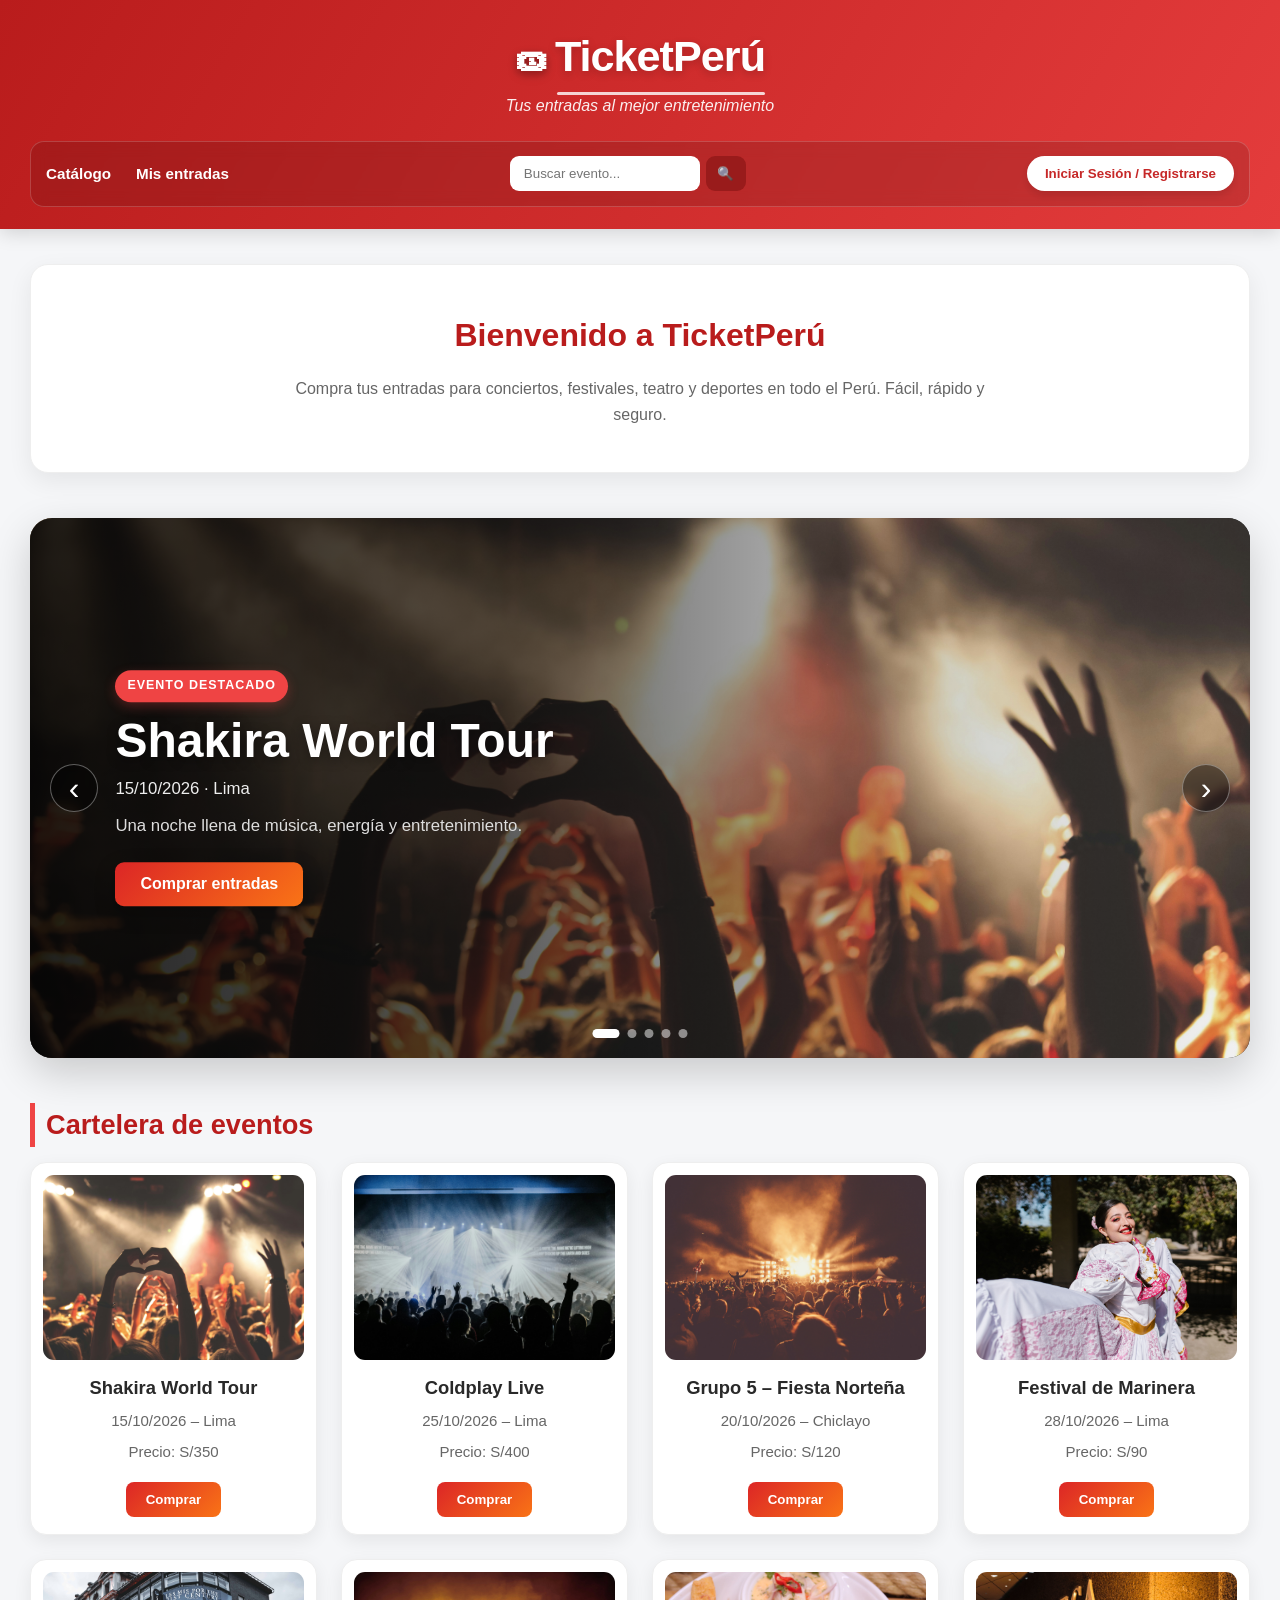
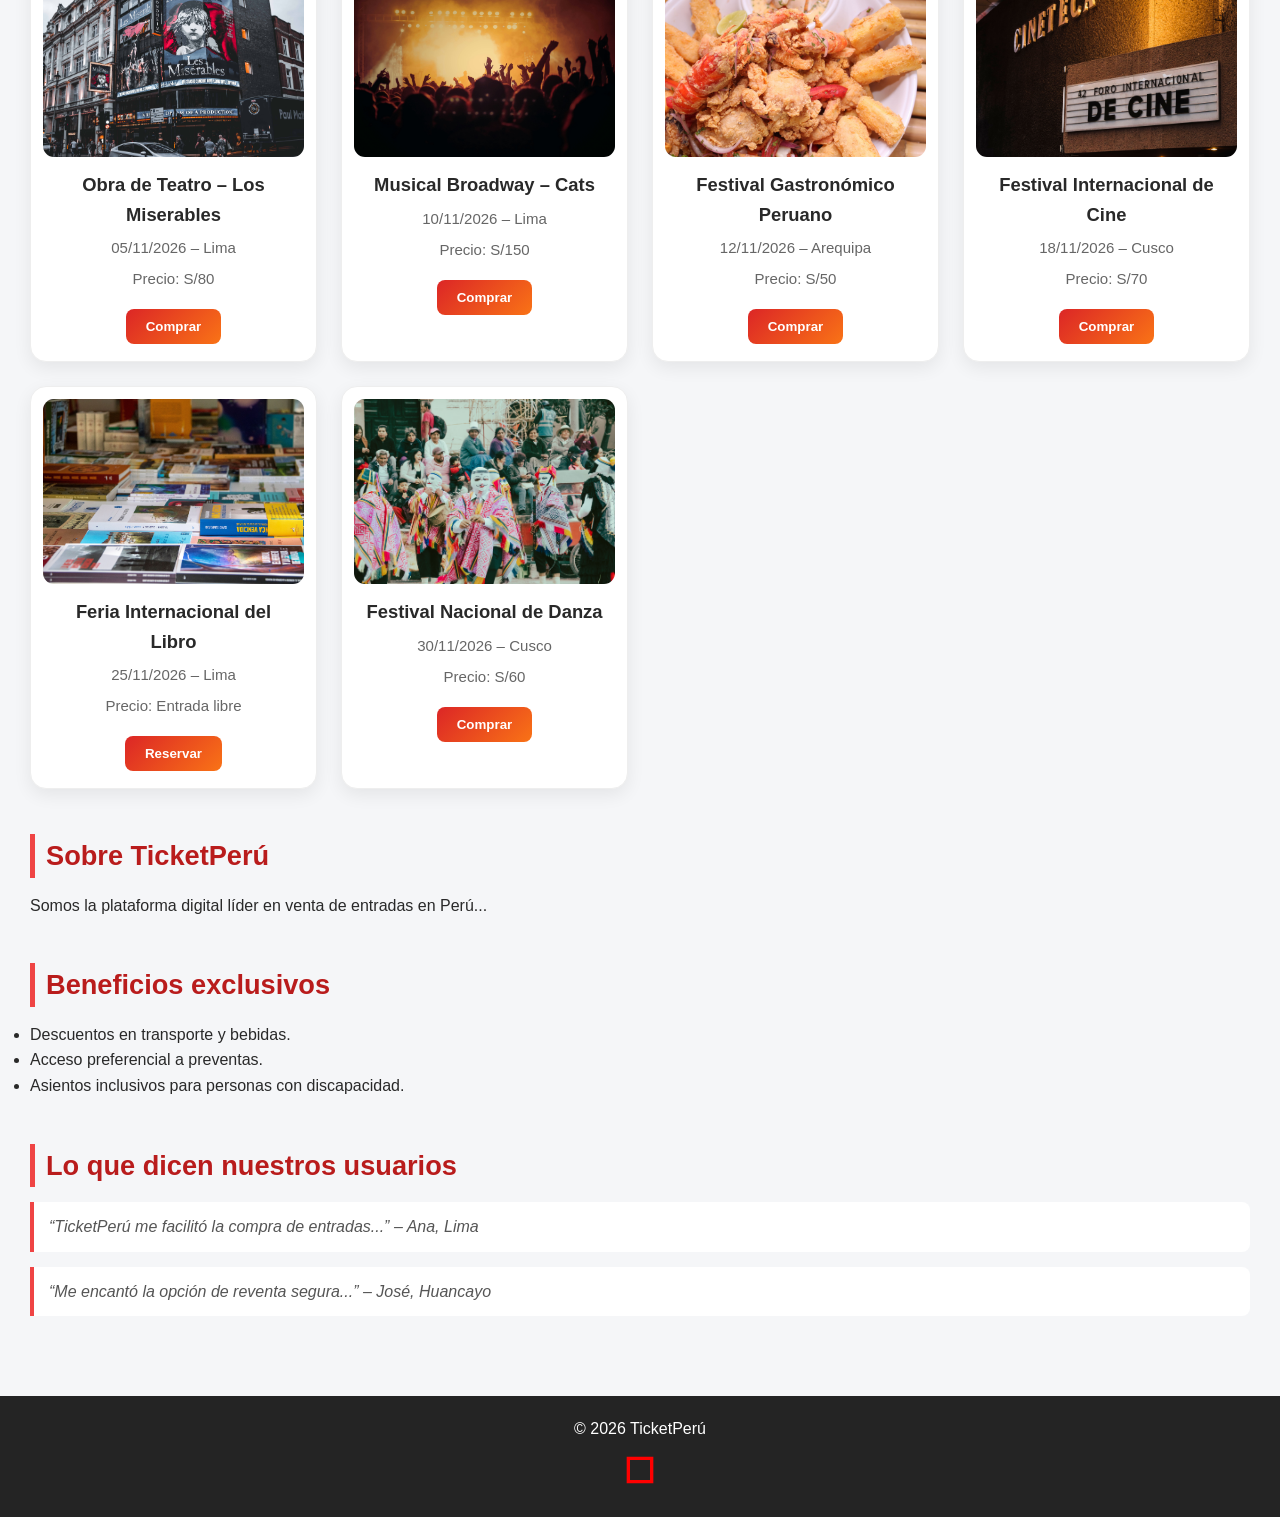
==== index.html @ 8ddb6678 "Proyecto TicketPeru completo" ====
<!DOCTYPE html>
<html lang="es">
<head>
  <meta charset="UTF-8">
  <meta name="viewport" content="width=device-width, initial-scale=1.0">
  <title>TicketPerú - Inicio</title>
  <link rel="stylesheet" href="css/pagina.css">
</head>
<body>
<header>
  <h1>TicketPerú</h1>
  <p><em>Tus entradas al mejor entretenimiento</em></p>
  <div class="header-bar">
    <nav>
      <a href="html/catalogo.html">Catálogo</a>
      <a href="../html/consulta.html">Mis entradas</a>
      <a href="html/panel.html" id="btnPanelAdmin">Panel</a>
      
    </nav>
    <div class="buscador">
      <form id="form-busqueda">
        <input type="text" id="input-busqueda" placeholder="Buscar evento..." required>
        <button type="submit">🔍</button>
      </form>
      <div id="resultados-busqueda"></div>
    </div>
    <div id="sesion-usuario" class="sesion-usuario"></div>
  </div>
</header>

<main>
<section id="inicio">
  <h2>Bienvenido a TicketPerú</h2>
  <p>Compra tus entradas para conciertos, festivales, teatro y deportes en todo el Perú. Fácil, rápido y seguro.</p>
</section>

<section id="destacados">
  <div class="carrusel" id="carrusel">
    <div class="slide activo">
      <img src="img/skra.jpg" alt="Shakira World Tour">
      <div class="slide-overlay">
        <span class="etiqueta-evento">EVENTO DESTACADO</span>
        <h2>Shakira World Tour</h2>
        <p>15/10/2026 · Lima</p>
        <p class="descripcion-slide">Una noche llena de música, energía y entretenimiento.</p>
        <button onclick="verificarSesion('Shakira_World_Tour')">Comprar entradas</button>
      </div>
    </div>

    <div class="slide">
      <img src="img/clpy.jpg" alt="Coldplay Live">
      <div class="slide-overlay">
        <span class="etiqueta-evento">EVENTO DESTACADO</span>
        <h2>Coldplay Live</h2>
        <p>25/10/2026 · Lima</p>
        <p class="descripcion-slide">Disfruta una experiencia musical inolvidable.</p>
        <button onclick="verificarSesion('Coldplay_Live')">Comprar entradas</button>
      </div>
    </div>

    <div class="slide">
      <img src="img/gp5.jpg" alt="Grupo 5 Fiesta Norteña">
      <div class="slide-overlay">
        <span class="etiqueta-evento">EVENTO DESTACADO</span>
        <h2>Grupo 5 - Fiesta Norteña</h2>
        <p>20/10/2026 · Chiclayo</p>
        <p class="descripcion-slide">La mejor música norteña llega con una gran fiesta.</p>
        <button onclick="verificarSesion('Fiesta_Norteña')">Comprar entradas</button>
      </div>
    </div>

    <div class="slide">
      <img src="img/festivalM.jpg" alt="Festival de Marinera">
      <div class="slide-overlay">
        <span class="etiqueta-evento">EVENTO DESTACADO</span>
        <h2>Festival de Marinera</h2>
        <p>28/10/2026 · Lima</p>
        <p class="descripcion-slide">Celebra una de las expresiones culturales más importantes del Perú.</p>
        <button onclick="verificarSesion('Festival_Marinera')">Comprar entradas</button>
      </div>
    </div>

    <div class="slide">
      <img src="img/broadway.jpg" alt="Obra de Teatro Broadway">
      <div class="slide-overlay">
        <span class="etiqueta-evento">EVENTO DESTACADO</span>
        <h2>Obra de Teatro - Broadway</h2>
        <p>05/11/2026 · Lima</p>
        <p class="descripcion-slide">Una experiencia teatral para disfrutar en familia.</p>
        <button onclick="verificarSesion('Obra_Teatro')">Comprar entradas</button>
      </div>
    </div>

    <button class="flecha-carrusel anterior" onclick="cambiarSlide(-1)">‹</button>
    <button class="flecha-carrusel siguiente" onclick="cambiarSlide(1)">›</button>

    <div class="indicadores" id="indicadores">
      <button class="indicador activo" onclick="irASlide(0)"></button>
      <button class="indicador" onclick="irASlide(1)"></button>
      <button class="indicador" onclick="irASlide(2)"></button>
      <button class="indicador" onclick="irASlide(3)"></button>
      <button class="indicador" onclick="irASlide(4)"></button>
    </div>
  </div>
</section>

<section id="cartelera">
  <h2>Cartelera de eventos</h2>
  <div class="grid-eventos">
    <div class="evento">
      <img src="img/skra.jpg" alt="Shakira World Tour">
      <h3>Shakira World Tour</h3>
      <p>15/10/2026 – Lima</p>
      <p>Precio: S/350</p>
      <button onclick="verificarSesion('Shakira_World_Tour')">Comprar</button>
    </div>

    <div class="evento">
      <img src="img/clpy.jpg" alt="Coldplay Live">
      <h3>Coldplay Live</h3>
      <p>25/10/2026 – Lima</p>
      <p>Precio: S/400</p>
      <button onclick="verificarSesion('Coldplay_Live')">Comprar</button>
    </div>

    <div class="evento">
      <img src="img/gp5.jpg" alt="Grupo 5 Fiesta Norteña">
      <h3>Grupo 5 – Fiesta Norteña</h3>
      <p>20/10/2026 – Chiclayo</p>
      <p>Precio: S/120</p>
      <button onclick="verificarSesion('Fiesta_Norteña')">Comprar</button>
    </div>

    <div class="evento">
      <img src="img/festivalM.jpg" alt="Festival de Marinera">
      <h3>Festival de Marinera</h3>
      <p>28/10/2026 – Lima</p>
      <p>Precio: S/90</p>
      <button onclick="verificarSesion('Festival_Marinera')">Comprar</button>
    </div>

    <div class="evento">
      <img src="img/broadway.jpg" alt="Obra de teatro">
      <h3>Obra de Teatro – Los Miserables</h3>
      <p>05/11/2026 – Lima</p>
      <p>Precio: S/80</p>
      <button onclick="verificarSesion('Obra_Teatro')">Comprar</button>
    </div>

    <div class="evento">
      <img src="img/mrcA.jpg" alt="Musical Broadway">
      <h3>Musical Broadway – Cats</h3>
      <p>10/11/2026 – Lima</p>
      <p>Precio: S/150</p>
      <button onclick="verificarSesion('Cats_Musical')">Comprar</button>
    </div>

    <div class="evento">
      <img src="img/gastronomico.jpg" alt="Festival Gastronómico">
      <h3>Festival Gastronómico Peruano</h3>
      <p>12/11/2026 – Arequipa</p>
      <p>Precio: S/50</p>
      <button onclick="verificarSesion('Festival_Gastronomico')">Comprar</button>
    </div>

    <div class="evento">
      <img src="img/cine.jpg" alt="Festival de Cine">
      <h3>Festival Internacional de Cine</h3>
      <p>18/11/2026 – Cusco</p>
      <p>Precio: S/70</p>
      <button onclick="verificarSesion('Festival_Cine')">Comprar</button>
    </div>

    <div class="evento">
      <img src="img/libro.jpg" alt="Feria del Libro">
      <h3>Feria Internacional del Libro</h3>
      <p>25/11/2026 – Lima</p>
      <p>Precio: Entrada libre</p>
      <button onclick="verificarSesion('Feria_Libro')">Reservar</button>
    </div>

    <div class="evento">
      <img src="img/danza.jpg" alt="Festival de Danza">
      <h3>Festival Nacional de Danza</h3>
      <p>30/11/2026 – Cusco</p>
      <p>Precio: S/60</p>
      <button onclick="verificarSesion('Festival_Danza')">Comprar</button>
    </div>
  </div>
</section>

<section id="sobre">
  <h2>Sobre TicketPerú</h2>
  <p>Somos la plataforma digital líder en venta de entradas en Perú...</p>
</section>

<section id="beneficios">
  <h2>Beneficios exclusivos</h2>
  <ul>
    <li>Descuentos en transporte y bebidas.</li>
    <li>Acceso preferencial a preventas.</li>
    <li>Asientos inclusivos para personas con discapacidad.</li>
  </ul>
</section>

<section id="opiniones">
  <h2>Lo que dicen nuestros usuarios</h2>
  <blockquote>“TicketPerú me facilitó la compra de entradas...” – Ana, Lima</blockquote>
  <blockquote>“Me encantó la opción de reventa segura...” – José, Huancayo</blockquote>
</section>
</main>

<footer>
  <p>&copy; 2026 TicketPerú</p>
  <svg class="ticket-icon" xmlns="http://www.w3.org/2000/svg" width="40" height="40" viewBox="0 0 24 24">
    <path d="M4 4h16v16H4z" fill="none"/>
    <path d="M20 4H4v16h16V4zm-2 14H6V6h12v12z" fill="red"/>
  </svg>
</footer>

<script>
function mostrarSesion() {
  const usuarioGuardado = sessionStorage.getItem("usuario");
  const sesionUsuario = document.getElementById("sesion-usuario");
  const estadoSesion = document.getElementById("estado-sesion");

  if (!usuarioGuardado) {
    sesionUsuario.innerHTML = `
      <a href="html/login.html">
        <button class="btn-sesion">Iniciar Sesión / Registrarse</button>
      </a>
    `;
    estadoSesion.innerHTML = `
      <a href="html/login.html">
        <button class="btn-inicio">Iniciar Sesión / Registrarse</button>
      </a>
    `;
    return;
  }

  const usuario = JSON.parse(usuarioGuardado);
  const nombre = usuario.nombre || usuario.usuario || usuario.nombreUsuario || usuario.correo || "Usuario";

  sesionUsuario.innerHTML = `
    <span class="usuario-activo"> Hola, <strong>${nombre}</strong></span>
    <button class="btn-cerrar" onclick="cerrarSesion()">Cerrar sesión</button>
  `;

  estadoSesion.innerHTML = `
    <p> ¡Hola, <strong>${nombre}</strong>! Ya tienes una sesión iniciada.</p>
    <button class="btn-cerrar" onclick="cerrarSesion()">Cerrar sesión</button>
  `;
}

function cerrarSesion() {
  sessionStorage.removeItem("usuario");
  alert("Sesión cerrada correctamente.");
  mostrarSesion();
}

function verificarSesion(evento) {
  const usuarioGuardado = sessionStorage.getItem("usuario");

  if (!usuarioGuardado) {
    alert("Debe iniciar sesión o registrarse para comprar entradas.");
    window.location.href = "html/login.html";
    return;
  }

  window.location.href = `html/pago.html?evento=${evento}`;
}

const inputBusqueda =
    document.getElementById("input-busqueda");

const resultados =
    document.getElementById("resultados-busqueda");

inputBusqueda.addEventListener("input", () => {

    const query =
        inputBusqueda.value
        .trim()
        .toLowerCase();

    resultados.innerHTML = "";

    if(query.length === 0){
        return;
    }

    const eventos =
        document.querySelectorAll(".evento");

    let encontrados = 0;

    eventos.forEach(evento => {

        const titulo =
            evento.querySelector("h3")
            .textContent;

        if(
            titulo.toLowerCase().includes(query) &&
            encontrados < 5
        ){

            encontrados++;

            const boton =
                evento.querySelector("button");

            const enlace =
                boton.getAttribute(
                    "onclick"
                );

            resultados.innerHTML += `
                <div class="resultado-item">

                    <a href="#"
                       onclick="${enlace}">
                        ${titulo}
                    </a>

                </div>
            `;
        }

    });

    if(encontrados === 0){

        resultados.innerHTML = `
            <div class="resultado-item">
                No se encontraron resultados
            </div>
        `;
    }

});

mostrarSesion();
</script>
<script src="js/auth/auth.js"></script>
<script src="js/carrusel.js"></script>
<script src="js/index.js"></script>
</body>
</html>
---- css/pagina.css ----
*{
margin:0;
padding:0;
box-sizing:border-box;
}

body{
font-family:'Segoe UI',Arial,sans-serif;
background:#f5f6f8;
color:#292929;
line-height:1.6;
}

header{
background:linear-gradient(120deg,#b91c1c,#ef4444,#f97316);
background-size:250% 250%;
animation:moverGradiente 12s ease infinite;
color:white;
padding:22px 30px;
text-align:center;
box-shadow:0 4px 18px rgba(0,0,0,.15);
}

header h1{
display:inline-block;
position:relative;
font-family:'Trebuchet MS','Segoe UI',sans-serif;
font-size:2.7rem;
font-weight:800;
letter-spacing:-1px;
margin-bottom:2px;
text-shadow:0 3px 8px rgba(0,0,0,.18);
animation:logoEntrada .9s ease;
}

header h1::before{
content:"🎟";
display:inline-flex;
align-items:center;
justify-content:center;
margin-right:9px;
font-size:2rem;
filter:drop-shadow(0 3px 4px rgba(0,0,0,.2));
}

header h1::after{
content:"";
position:absolute;
left:42px;
right:0;
bottom:-4px;
height:3px;
background:white;
border-radius:10px;
opacity:.8;
}

header p{
font-size:1rem;
font-style:italic;
opacity:.92;
animation:aparecerTexto 1.4s ease;
}

.header-bar{
display:flex;
justify-content:space-between;
align-items:center;
flex-wrap:wrap;
gap:18px;
margin-top:22px;
padding:12px 15px;
background:rgba(0,0,0,.12);
border:1px solid rgba(255,255,255,.18);
border-radius:14px;
backdrop-filter:blur(8px);
}

nav{
display:flex;
align-items:center;
gap:25px;
}

nav a{
color:white;
text-decoration:none;
font-weight:600;
font-size:.95rem;
position:relative;
transition:.3s;
}

nav a::after{
content:"";
position:absolute;
left:0;
bottom:-6px;
width:0;
height:2px;
background:white;
border-radius:5px;
transition:.3s;
}

nav a:hover{
transform:translateY(-2px);
opacity:.9;
}

nav a:hover::after{
width:100%;
}

.buscador{
    display:flex;
    flex-direction:column;
    align-items:flex-end;
    position:relative;
}

#form-busqueda{
    display:flex;
    gap:6px;
}

.buscador input{
    width:190px;
    padding:9px 13px;
    border:1px solid rgba(255,255,255,.4);
    border-radius:9px;
    outline:none;
    background:white;
    color:#333;
    transition:.3s;
}

.buscador input:focus{
    width:260px;
    box-shadow:
    0 0 0 3px rgba(255,255,255,.2),
    0 0 15px rgba(255,255,255,.2);
}

.buscador button{
    width:40px;
    border:none;
    border-radius:9px;
    background:#991b1b;
    color:white;
    cursor:pointer;
    transition:.3s;
}

.buscador button:hover{
    background:#7f1d1d;
    transform:translateY(-2px) scale(1.05);
}

#resultados-busqueda{
    position:absolute;
    top:100%;
    left:0;
    right:0;
    width:100%;
    margin-top:8px;
    background:white;
    border-radius:12px;
    overflow:hidden;
    box-shadow:0 10px 25px rgba(0,0,0,.15);
    z-index:999;
    animation:fadeIn .3s ease;
}

.resultado-item{
    padding:12px 15px;
    border-bottom:1px solid #eee;
    transition:.3s;
}

.resultado-item:last-child{
    border-bottom:none;
}

.resultado-item:hover{
    background:#fff1f1;
}

.resultado-item a{
    color:#333;
    text-decoration:none;
    display:block;
    transition:.25s;
}

.resultado-item a:hover{
    color:#c62828;
    padding-left:8px;
}

#sesion-usuario{
display:flex;
align-items:center;
justify-content:center;
gap:9px;
min-height:40px;
}

.usuario-activo{
display:flex;
align-items:center;
gap:6px;
padding:8px 14px;
background:rgba(255,255,255,.16);
border:1px solid rgba(255,255,255,.3);
border-radius:25px;
color:white;
font-size:.92rem;
backdrop-filter:blur(5px);
animation:aparecerSesion .5s ease;
}

.btnPanelAdmin{
    display:none;
}

.btn-sesion{
border:none;
padding:10px 18px;
border-radius:25px;
background:white;
color:#c62828;
font-weight:700;
cursor:pointer;
box-shadow:0 4px 10px rgba(0,0,0,.12);
transition:.3s;
}

.btn-sesion:hover{
background:#fff7d6;
transform:translateY(-2px);
box-shadow:0 7px 16px rgba(0,0,0,.18);
}

.btn-cerrar{
border:1px solid rgba(255,255,255,.4);
padding:8px 15px;
border-radius:25px;
background:rgba(255,255,255,.95);
color:#c62828;
font-weight:700;
cursor:pointer;
transition:.3s;
}

.btn-cerrar:hover{
background:#c62828;
color:white;
border-color:#c62828;
transform:translateY(-2px);
}

main{
width:100%;
max-width:1600px;
margin:auto;
padding:35px 30px;
}

section{
margin-bottom:45px;
}

h2{
margin-bottom:15px;
color:#b91c1c;
border-left:5px solid #ef4444;
padding-left:11px;
font-size:1.7rem;
}

#inicio{
text-align:center;
padding:45px 25px;
background:white;
border-radius:18px;
box-shadow:0 8px 25px rgba(0,0,0,.07);
border:1px solid #eee;
}

#inicio h2{
border-left:none;
padding:0;
font-size:2rem;
}

#inicio p{
max-width:700px;
margin:10px auto 0;
color:#666;
}

#estado-sesion{
margin-top:18px;
}

.btn-inicio{
margin-top:22px;
padding:14px 30px;
border:none;
border-radius:30px;
background:linear-gradient(135deg,#dc2626,#f97316);
color:white;
font-size:1rem;
font-weight:700;
cursor:pointer;
box-shadow:0 7px 18px rgba(220,38,38,.25);
transition:.3s;
}

.btn-inicio:hover{
transform:translateY(-3px) scale(1.03);
box-shadow:0 12px 25px rgba(220,38,38,.35);
}

/* CARRUSEL */

#destacados{
margin-top:10px;
}

.carrusel{
position:relative;
width:100%;
height:540px;
border-radius:22px;
overflow:hidden;
background:#151515;
box-shadow:0 15px 40px rgba(0,0,0,.18);
}

.slide{
position:absolute;
inset:0;
opacity:0;
visibility:hidden;
transition:opacity .7s ease,visibility .7s ease;
}

.slide.activo{
opacity:1;
visibility:visible;
}

.slide img{
width:100%;
height:100%;
object-fit:cover;
display:block;
}

.slide::after{
content:"";
position:absolute;
inset:0;
background:linear-gradient(90deg,rgba(0,0,0,.88) 0%,rgba(0,0,0,.65) 38%,rgba(0,0,0,.18) 75%,rgba(0,0,0,.05) 100%);
}

.slide-overlay{
position:absolute;
z-index:2;
left:7%;
top:50%;
transform:translateY(-50%);
width:min(540px,70%);
color:white;
}

.etiqueta-evento{
display:inline-block;
padding:6px 12px;
margin-bottom:13px;
border-radius:20px;
background:#ef4444;
font-size:.78rem;
font-weight:800;
letter-spacing:1px;
box-shadow:0 4px 12px rgba(239,68,68,.3);
}

.slide-overlay h2{
border:0;
padding:0;
margin:0 0 8px;
color:white;
font-size:3rem;
line-height:1.1;
text-shadow:0 3px 12px rgba(0,0,0,.4);
}

.slide-overlay p{
font-size:1.05rem;
color:#eee;
}

.slide-overlay .descripcion-slide{
margin-top:10px;
max-width:450px;
color:#ddd;
}

.slide-overlay button{
margin-top:22px;
padding:13px 25px;
border:0;
border-radius:9px;
background:linear-gradient(135deg,#dc2626,#f97316);
color:white;
font-weight:800;
font-size:1rem;
cursor:pointer;
box-shadow:0 7px 20px rgba(0,0,0,.25);
transition:.3s;
}

.slide-overlay button:hover{
transform:translateY(-3px) scale(1.03);
box-shadow:0 12px 25px rgba(0,0,0,.35);
}

.flecha-carrusel{
position:absolute;
z-index:5;
top:50%;
transform:translateY(-50%);
width:48px;
height:48px;
border:1px solid rgba(255,255,255,.35);
border-radius:50%;
background:rgba(0,0,0,.4);
color:white;
font-size:2rem;
line-height:1;
cursor:pointer;
backdrop-filter:blur(5px);
transition:.3s;
}

.flecha-carrusel:hover{
background:rgba(220,38,38,.85);
transform:translateY(-50%) scale(1.08);
}

.anterior{
left:20px;
}

.siguiente{
right:20px;
}

.indicadores{
position:absolute;
z-index:5;
bottom:20px;
left:50%;
transform:translateX(-50%);
display:flex;
gap:8px;
}

.indicador{
width:9px;
height:9px;
padding:0;
border:0;
border-radius:50%;
background:rgba(255,255,255,.5);
cursor:pointer;
transition:.3s;
}

.indicador.activo{
width:27px;
border-radius:10px;
background:white;
}

.grid-eventos{
display:grid;
grid-template-columns:repeat(auto-fit,minmax(250px,1fr));
gap:24px;
width:100%;
}

.evento{
width:100%;
background:white;
border:1px solid #eee;
border-radius:16px;
padding:12px;
overflow:hidden;
text-align:center;
box-shadow:0 6px 18px rgba(0,0,0,.07);
transition:.35s ease;
}

.evento:hover{
transform:translateY(-8px);
box-shadow:0 16px 30px rgba(0,0,0,.13);
}

.evento img{
width:100%;
height:185px;
object-fit:cover;
border-radius:11px;
display:block;
transition:.4s ease;
}

.evento:hover img{
transform:scale(1.04);
}

.evento h3{
margin:13px 8px 7px;
font-size:1.15rem;
color:#292929;
}

.evento p{
margin:0 10px 7px;
color:#666;
font-size:.94rem;
}

.evento button{
margin:11px 5px 5px;
padding:10px 20px;
border:none;
border-radius:8px;
background:linear-gradient(135deg,#dc2626,#f97316);
color:white;
font-weight:700;
cursor:pointer;
position:relative;
overflow:hidden;
transition:.3s;
}

.evento button:hover{
transform:translateY(-2px);
box-shadow:0 6px 14px rgba(220,38,38,.25);
}

blockquote{
display:block;
margin-bottom:15px;
padding:12px 15px;
border-left:4px solid #ef4444;
background:white;
border-radius:0 8px 8px 0;
font-style:italic;
color:#555;
}

footer{
background:#242424;
color:white;
text-align:center;
padding:20px;
}

footer .ticket-icon{
margin-top:8px;
animation:girar 6s linear infinite,glow 2s ease-in-out infinite alternate;
}

@keyframes logoEntrada{
from{opacity:0;transform:translateY(-15px) scale(.9)}
to{opacity:1;transform:translateY(0) scale(1)}
}

@keyframes aparecerTexto{
from{opacity:0;transform:translateY(-8px)}
to{opacity:1;transform:translateY(0)}
}

@keyframes moverGradiente{
0%{background-position:0% 50%}
50%{background-position:100% 50%}
100%{background-position:0% 50%}
}

@keyframes aparecerSesion{
from{opacity:0;transform:translateY(-8px) scale(.95)}
to{opacity:1;transform:translateY(0) scale(1)}
}

@keyframes fadeIn{
from{opacity:0;transform:translateY(8px)}
to{opacity:1;transform:translateY(0)}
}

@keyframes girar{
from{transform:rotate(0)}
to{transform:rotate(360deg)}
}

@keyframes glow{
from{filter:drop-shadow(0 0 2px #ffd700)}
to{filter:drop-shadow(0 0 8px #ffd700)}
}

@media(max-width:900px){
.header-bar{
justify-content:center;
}
nav{
justify-content:center;
flex-wrap:wrap;
}
.buscador{
align-items:center;
}
#sesion-usuario{
flex-wrap:wrap;
}
.carrusel{
height:470px;
}
.slide-overlay{
left:8%;
width:75%;
}
.slide-overlay h2{
font-size:2.4rem;
}
}

@media(max-width:600px){
header{
padding:18px 15px;
}
header h1{
font-size:2.2rem;
}
header h1::before{
font-size:1.6rem;
}
.header-bar{
flex-direction:column;
padding:15px 10px;
}
nav{
gap:15px;
}
.buscador input{
width:160px;
}
.buscador input:focus{
width:190px;
}
#sesion-usuario{
flex-direction:column;
}
main{
padding:25px 15px;
}
#inicio{
padding:30px 18px;
}
#inicio h2{
font-size:1.6rem;
}
.carrusel{
height:480px;
border-radius:16px;
}
.slide img{
object-position:center;
}
.slide::after{
background:linear-gradient(0deg,rgba(0,0,0,.9) 0%,rgba(0,0,0,.55) 55%,rgba(0,0,0,.15) 100%);
}
.slide-overlay{
left:6%;
top:auto;
bottom:65px;
transform:none;
width:88%;
}
.slide-overlay h2{
font-size:2rem;
}
.slide-overlay p{
font-size:.9rem;
}
.slide-overlay .descripcion-slide{
font-size:.85rem;
}
.slide-overlay button{
padding:11px 18px;
font-size:.9rem;
}
.flecha-carrusel{
width:40px;
height:40px;
font-size:1.6rem;
}
.anterior{
left:10px;
}
.siguiente{
right:10px;
}
.grid-eventos{
grid-template-columns:1fr;
}
}
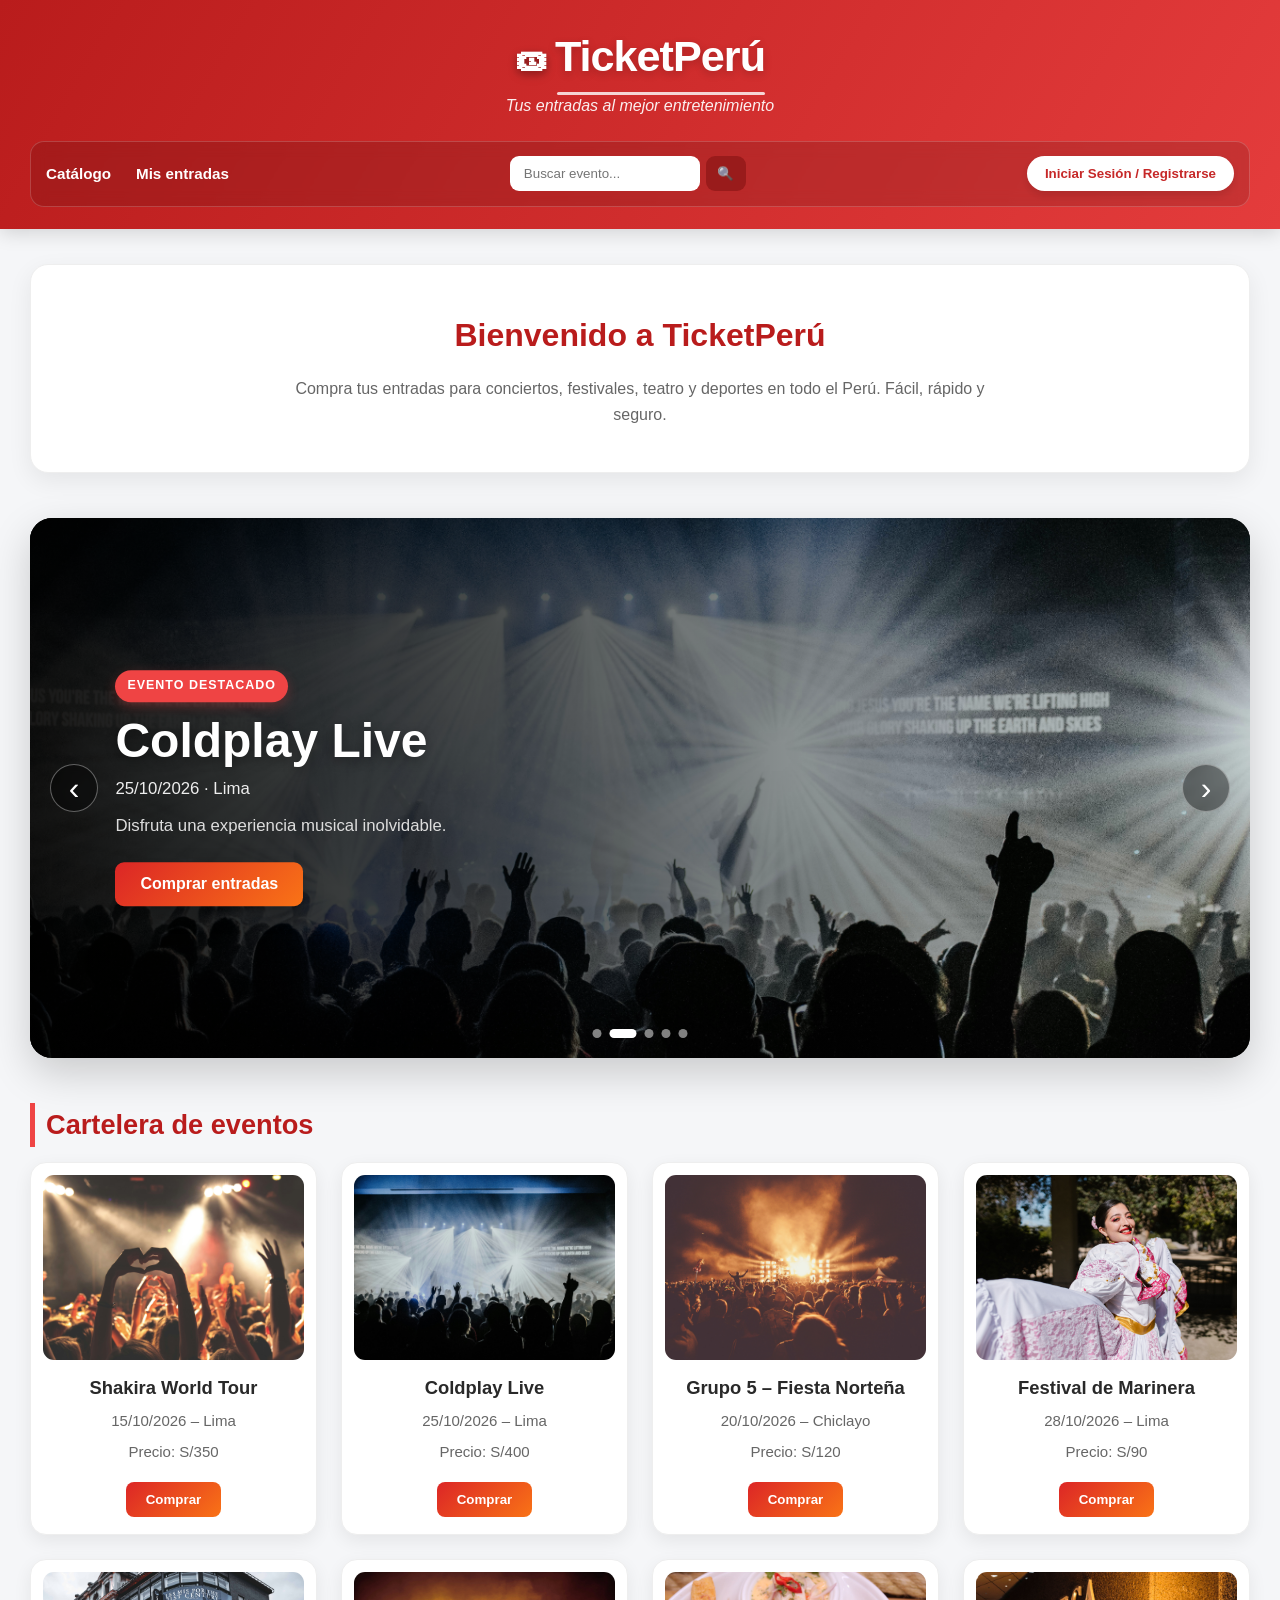
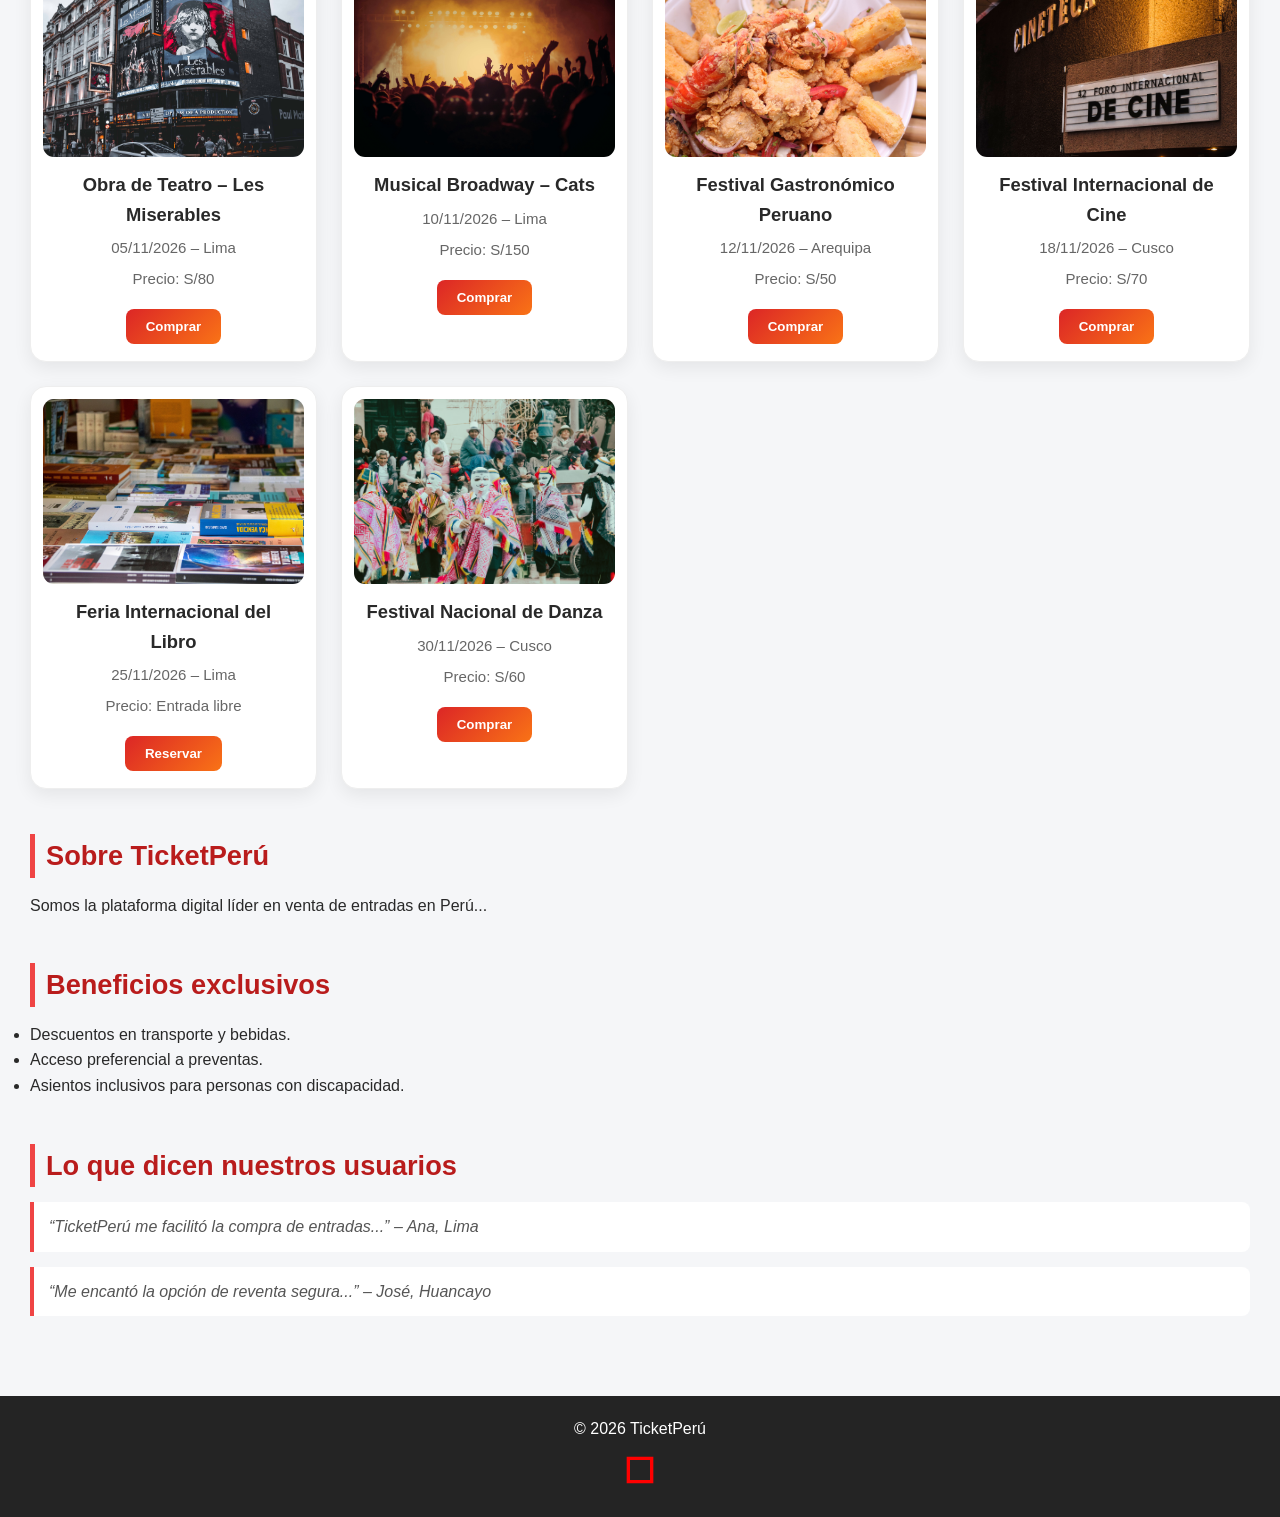
==== commit 7183255d: "Update event title" ====
--- a/index.html
+++ b/index.html
@@ -81,10 +81,10 @@
     </div>
 
     <div class="slide">
-      <img src="img/broadway.jpg" alt="Obra de Teatro Broadway">
-      <div class="slide-overlay">
-        <span class="etiqueta-evento">EVENTO DESTACADO</span>
-        <h2>Obra de Teatro - Broadway</h2>
+      <img src="img/broadway.jpg" alt="Obra de Teatro - Les Miserables">
+      <div class="slide-overlay">
+        <span class="etiqueta-evento">EVENTO DESTACADO</span>
+        <h2>Obra de Teatro - Les Miserables</h2>
         <p>05/11/2026 · Lima</p>
         <p class="descripcion-slide">Una experiencia teatral para disfrutar en familia.</p>
         <button onclick="verificarSesion('Obra_Teatro')">Comprar entradas</button>
@@ -141,7 +141,7 @@
 
     <div class="evento">
       <img src="img/broadway.jpg" alt="Obra de teatro">
-      <h3>Obra de Teatro – Los Miserables</h3>
+      <h3>Obra de Teatro – Les Miserables</h3>
       <p>05/11/2026 – Lima</p>
       <p>Precio: S/80</p>
       <button onclick="verificarSesion('Obra_Teatro')">Comprar</button>
@@ -346,4 +346,4 @@
 <script src="js/carrusel.js"></script>
 <script src="js/index.js"></script>
 </body>
-</html>+</html>
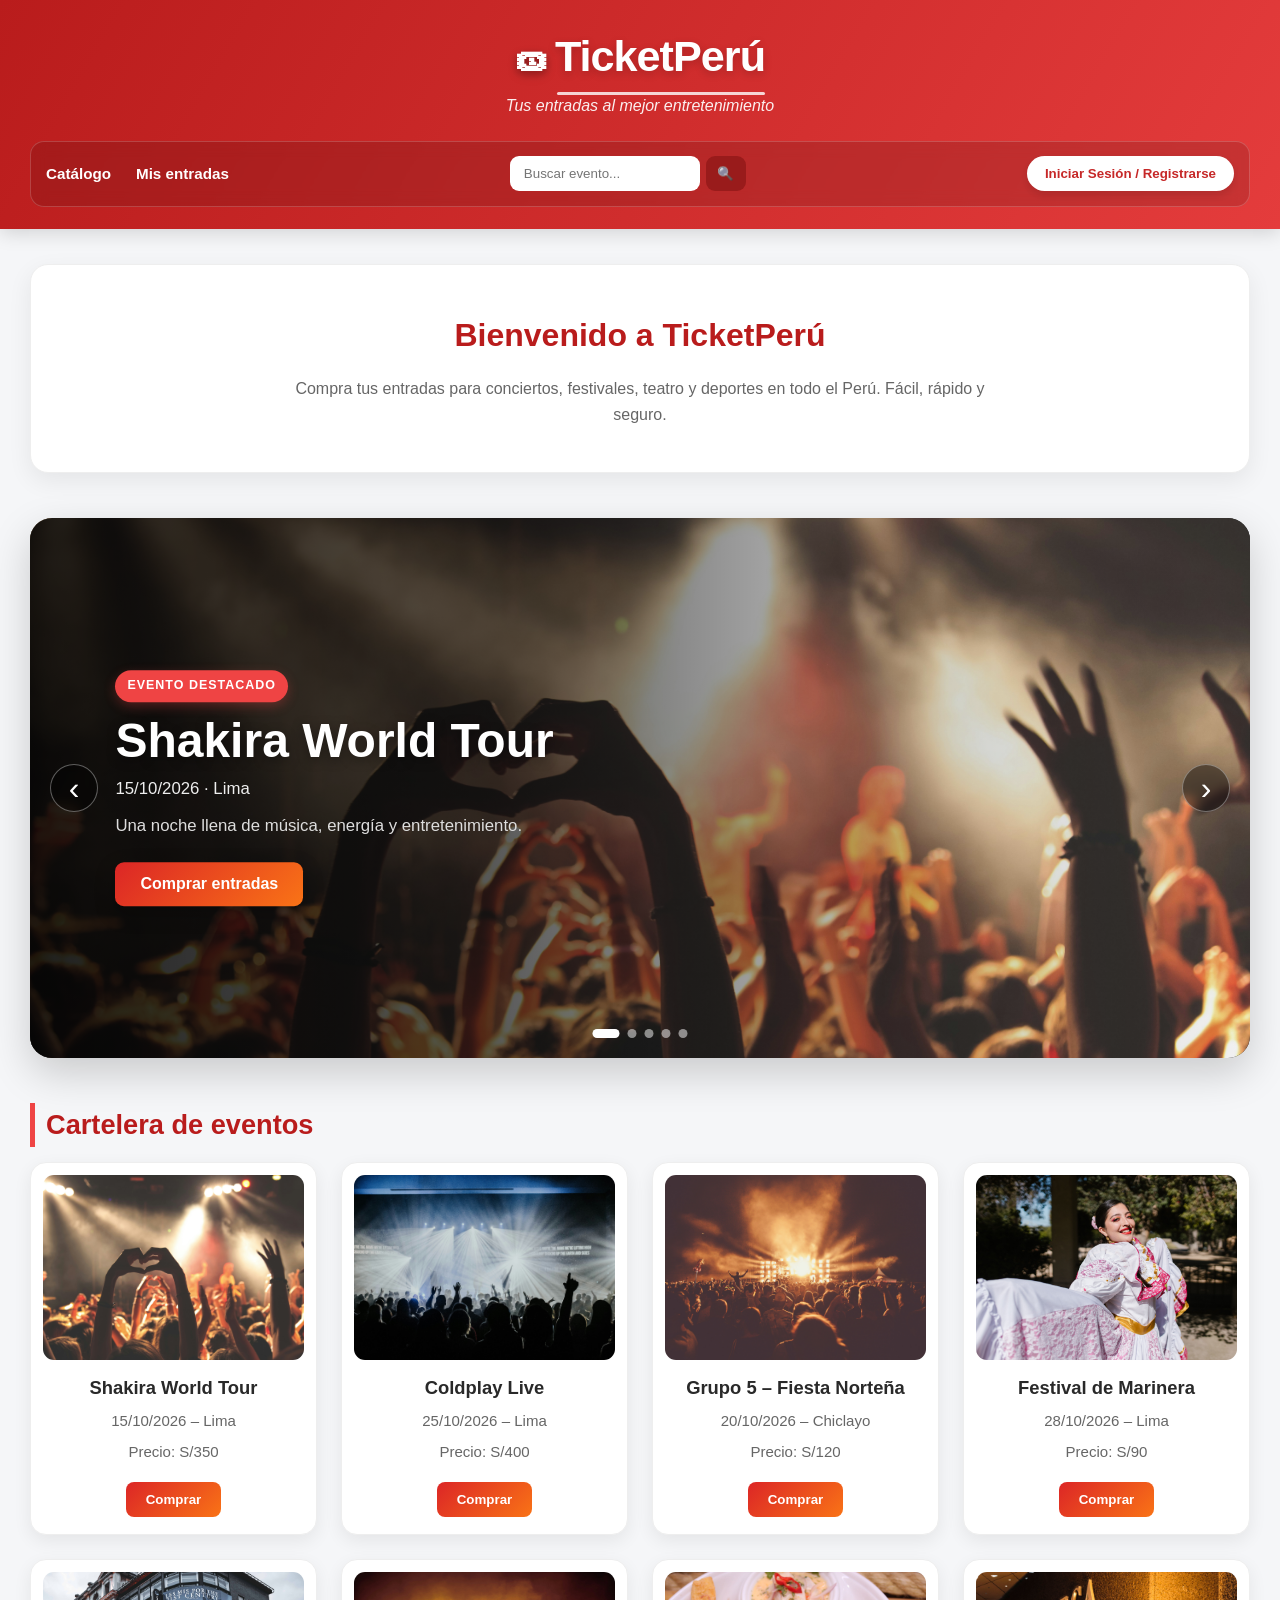
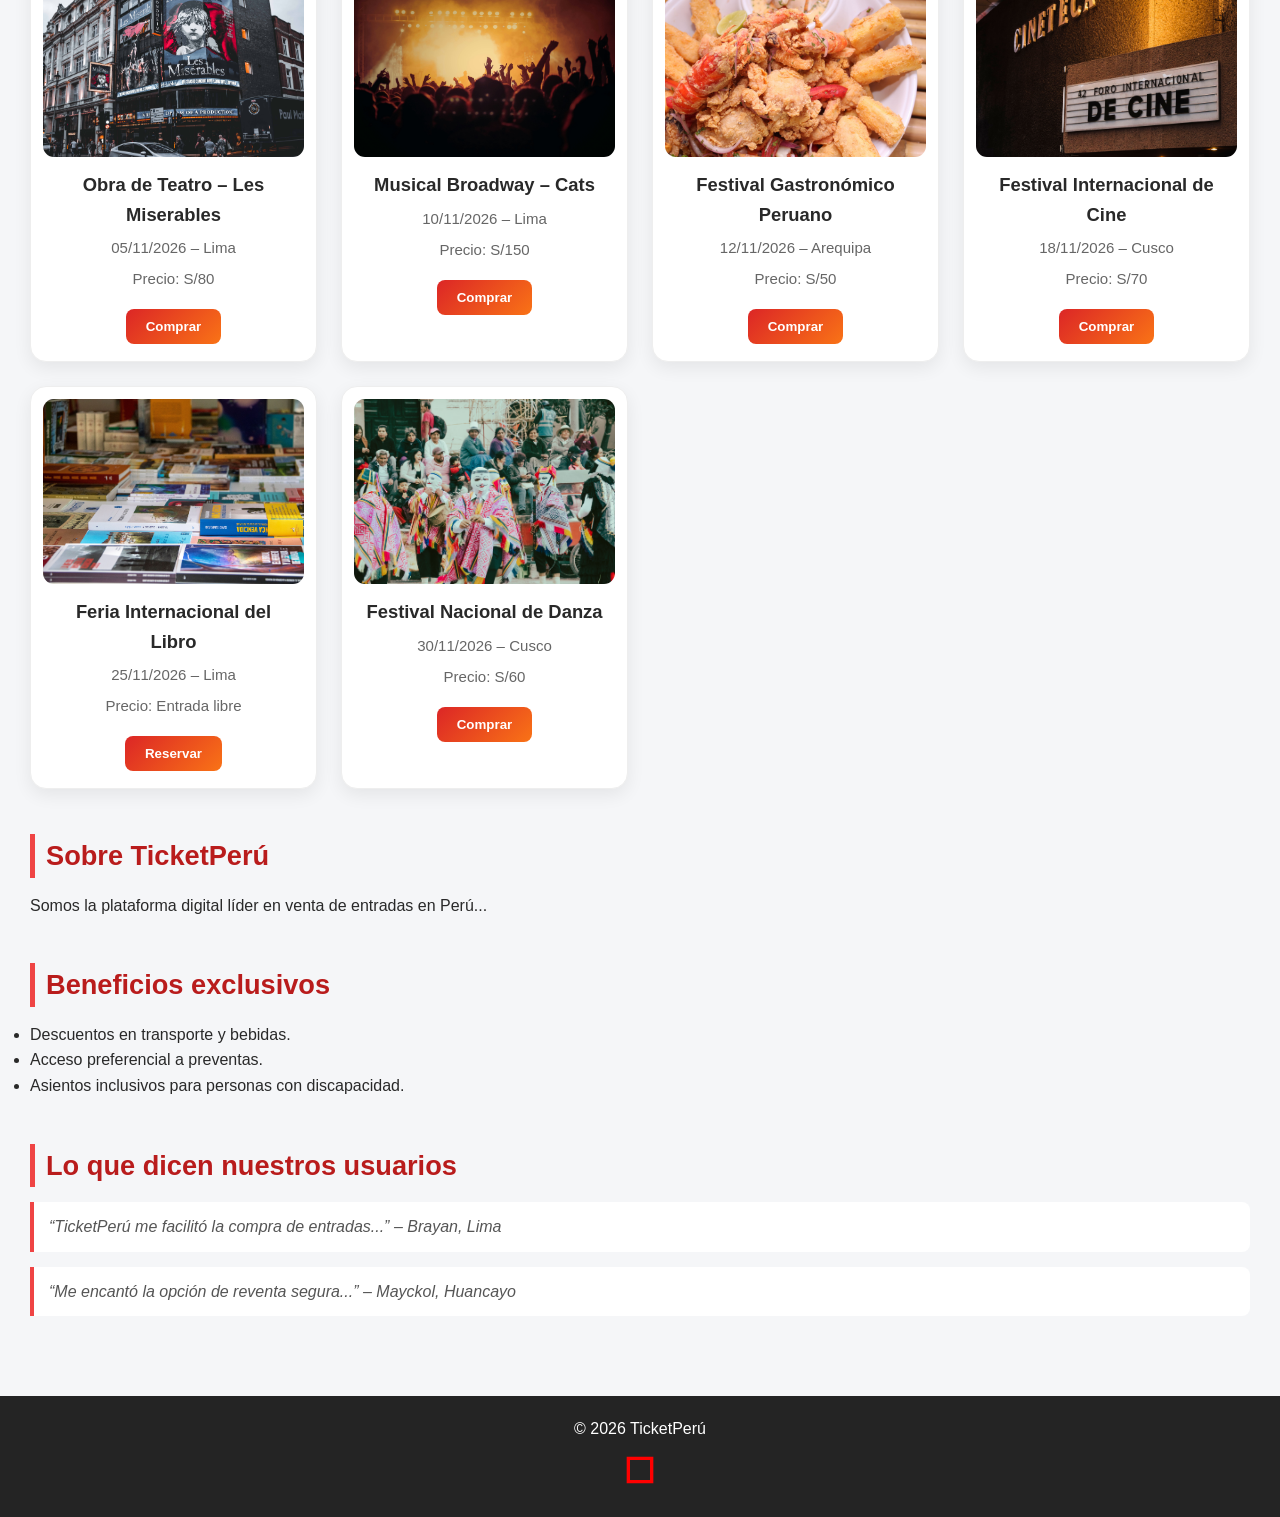
==== commit 1251d856: "Proyecto TicketPeru completo" ====
--- a/index.html
+++ b/index.html
@@ -205,8 +205,8 @@
 
 <section id="opiniones">
   <h2>Lo que dicen nuestros usuarios</h2>
-  <blockquote>“TicketPerú me facilitó la compra de entradas...” – Ana, Lima</blockquote>
-  <blockquote>“Me encantó la opción de reventa segura...” – José, Huancayo</blockquote>
+  <blockquote>“TicketPerú me facilitó la compra de entradas...” – Brayan, Lima</blockquote>
+  <blockquote>“Me encantó la opción de reventa segura...” – Mayckol, Huancayo</blockquote>
 </section>
 </main>
 
